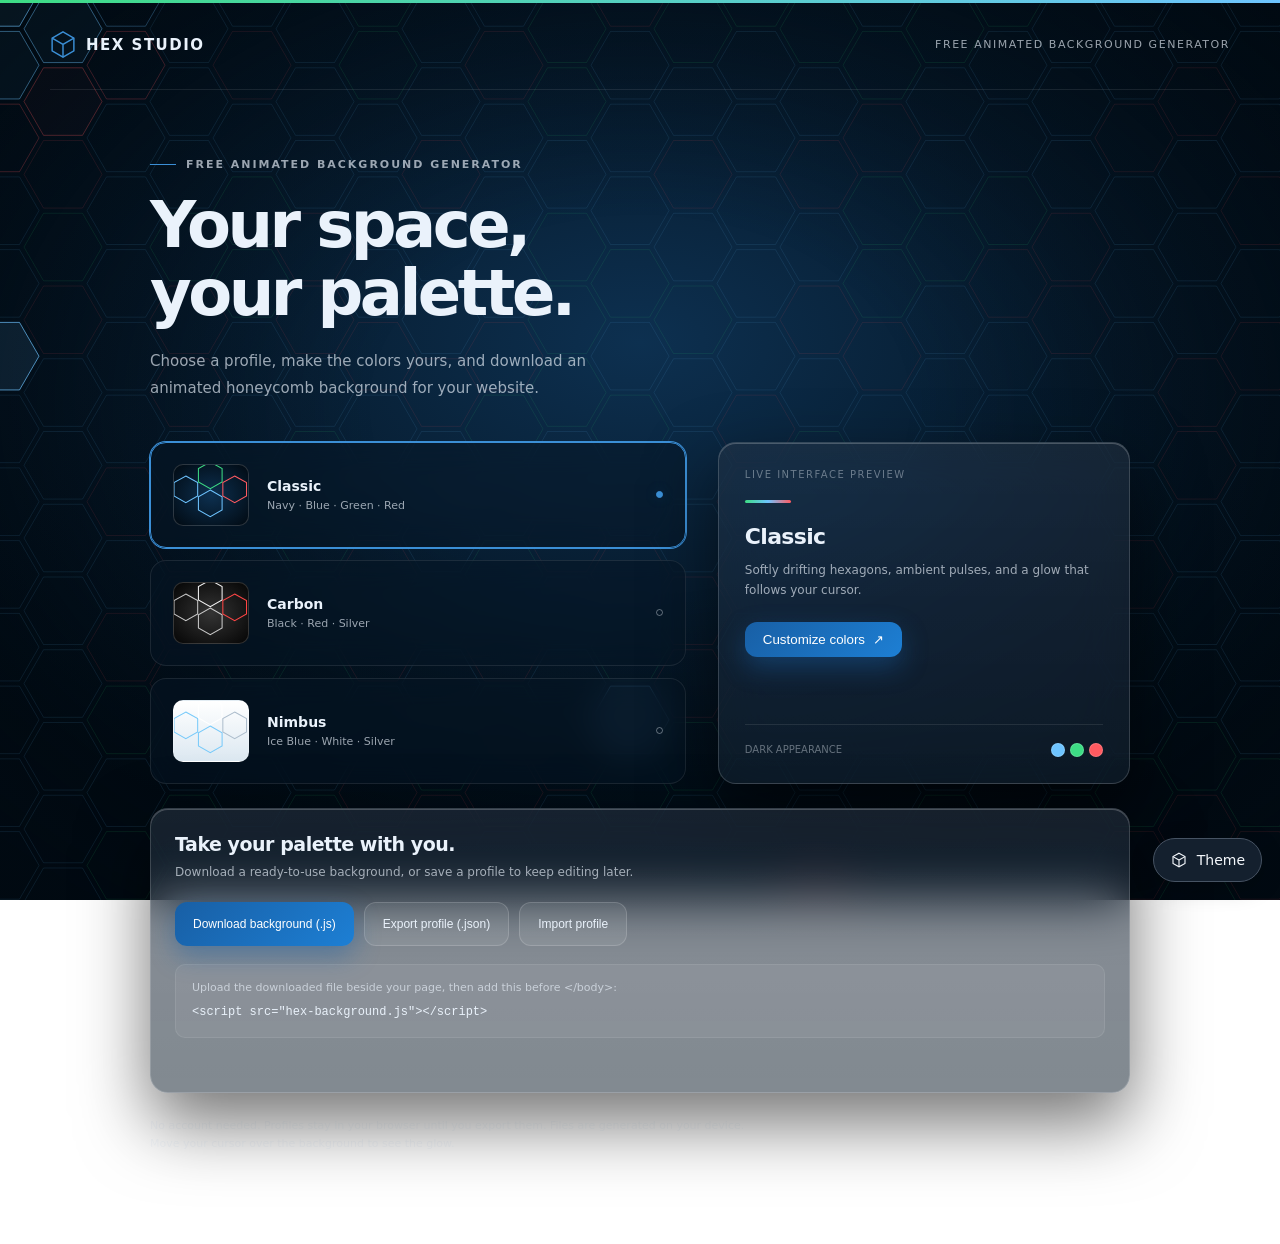
==== hex-studio/preview.html @ f7268405 "Add Hex Studio animated background generator" ====
<!doctype html>
<html lang="en">
<head>
<meta charset="utf-8"><meta name="viewport" content="width=device-width,initial-scale=1">
<meta name="color-scheme" content="dark light">
<title>Hex Studio · Free Animated Background Generator</title>
<meta name="description" content="Create an animated honeycomb background. Choose a color profile, customize your palette, and download a ready-to-use background for your website.">
<style>/* studio-background.css — Hex Studio honeycomb background surfaces. */

:root{
	--hex-blue:      #185FA5;
	--hex-blue-lt:   #3b8fd6;
	--hex-green:     #2e9e4f;
	--hex-red:       #d81f26;
	--hex-navy-deep: #02101d;
}

.hs-hexbg{
	position:fixed;
	inset:0;
	width:100%;
	height:100%;
	z-index:-1;
	pointer-events:none;
}

.hs-hexvig{
	position:fixed;
	inset:0;
	z-index:-1;
	pointer-events:none;
}

html.hs-hex{min-height:100%}
html.hs-hex body{background:transparent !important}

html.hs-hex-dark{
	background:radial-gradient(85% 75% at 50% 38%,#0d3050 0%,#061a2c 42%,#010a12 80%) fixed;
}
html.hs-hex-dark .hs-hexvig{
	background:radial-gradient(62% 62% at 50% 45%,transparent 22%,rgba(1,7,13,.9) 100%);
}

html.hs-hex-dark .hs-hexstripe{
	position:fixed;left:0;right:0;top:0;height:3px;z-index:1030;
	background:linear-gradient(90deg,var(--hex-green),var(--hex-blue),var(--hex-red));
	background-size:200% 100%;
	animation:hs-hex-slide 8s linear infinite;
}
@keyframes hs-hex-slide{to{background-position:200% 0}}

html.hs-hex-light{
	background:linear-gradient(180deg,#ffffff 0%,#eef3f8 55%,#e6edf5 100%) fixed;
}
html.hs-hex-light .hs-hexvig{
	background:radial-gradient(70% 70% at 50% 45%,transparent 40%,rgba(180,197,214,.35) 100%);
}

.hs-sheet{
	background:#fff;
	border-radius:16px;
	box-shadow:0 22px 60px rgba(0,0,0,.55);
	margin:16px auto 32px;
	padding:20px 22px 26px;
	width:calc(100% - 88px);
	max-width:1400px;
	min-height:55vh;
	overflow-x:auto;
}
html.hs-hex-light .hs-sheet{box-shadow:0 10px 30px rgba(70,95,125,.14);border:1px solid #dde5ee}

html.hs-hex-dark .navbar{
	margin:16px auto 0;
	width:calc(100% - 88px);
	max-width:1400px;
	border:0;
	border-radius:14px;
	box-shadow:0 14px 36px rgba(0,0,0,.5);
}

@media (max-width:900px){
	.hs-sheet{width:calc(100% - 32px)}
	html.hs-hex-dark .navbar{width:calc(100% - 32px)}
}
@media (max-width:576px){
	.hs-sheet{width:calc(100% - 16px);padding:12px 10px 18px;border-radius:12px;margin:10px auto 18px}
	html.hs-hex-dark .navbar{width:calc(100% - 16px);margin-top:8px}
}

@media print{
	.hs-hexbg,.hs-hexvig,.hs-hexstripe{display:none !important}
	html.hs-hex{background:#fff !important}
	.hs-sheet{box-shadow:none;margin:0;padding:0;width:auto;max-width:none}
}

/* studio-glass.css — Hex Studio panels, controls, and glass surfaces. */

body.hs-body *,body.hs-body *::before,body.hs-body *::after{box-sizing:border-box}
.hs-panel,.hs-panel *,.hs-side,.hs-side *,.hs-field,.hs-field *,
.hs-btn,.hs-input,.hs-select,.hs-kpi,.hs-kpi *,.hs-table,.hs-table *,
.hs-alert,.hs-page,.hs-narrow,.hs-narrow-sm{box-sizing:border-box}

body.hs-body{
	color-scheme:dark;
	margin:0;
	font-family:"Inter","Segoe UI",system-ui,-apple-system,Helvetica,Arial,sans-serif;
	color:var(--hs-text);
	-webkit-font-smoothing:antialiased;
	-moz-osx-font-smoothing:grayscale;
}

.hs-page a{color:var(--hs-blue-lt)}
.hs-page{padding:22px 26px 44px;max-width:1500px}
.hs-narrow{max-width:900px}
.hs-narrow-sm{max-width:640px}
.hs-page-head{display:flex;align-items:flex-end;justify-content:space-between;gap:16px;
	flex-wrap:wrap;margin-bottom:18px}
.hs-page-head .hs-sub{margin-bottom:0}
.hs-actions{display:flex;gap:8px;flex-wrap:wrap}

.hs-field > input[readonly]{background:rgba(255,255,255,.03);color:var(--hs-text-dim);cursor:default}
.hs-field > input[readonly]:focus{border-color:var(--hs-brd);box-shadow:none;background:rgba(255,255,255,.03)}
.hs-row{display:flex;gap:12px;align-items:center;flex-wrap:wrap}
.hs-row > .hs-field{flex:1;min-width:220px;margin-bottom:0}
.hs-stack > * + *{margin-top:14px}
.hs-empty{padding:34px 10px;text-align:center;color:var(--hs-text-faint);font-size:14px}
.hs-iconbtn{display:inline-grid;place-items:center;width:30px;height:30px;border-radius:8px;
	border:1px solid var(--hs-brd-soft);background:var(--hs-glass-2);color:var(--hs-text-dim);
	text-decoration:none;transition:.15s}
.hs-iconbtn:hover{background:var(--hs-glass-hi);color:var(--hs-text)}
.hs-iconbtn svg{width:16px;height:16px;stroke:currentColor;fill:none;stroke-width:1.8}
@media (max-width:900px){.hs-page{padding:16px 14px 34px}}

:root{

	--hs-blue:        #185FA5;
	--hs-blue-lt:     #3b8fd6;
	--hs-blue-glow:   rgba(59,143,214,.18);
	--hs-green:       #2e9e4f;
	--hs-green-lt:    #3ddc84;
	--hs-red:         #d81f26;
	--hs-red-lt:      #ff5a60;
	--hs-amber:       #e8a13a;

	--hs-glass:       rgba(255,255,255,.075);
	--hs-glass-2:     rgba(255,255,255,.05);

	--hs-tint:        rgba(6,22,38,.52);
	--hs-tint-2:      rgba(6,22,38,.40);
	--hs-glass-hi:    rgba(255,255,255,.12);
	--hs-brd:         rgba(255,255,255,.16);
	--hs-brd-soft:    rgba(255,255,255,.09);
	--hs-blur:        26px;

	--hs-text:        #eaf2fb;
	--hs-text-dim:    rgba(234,242,251,.66);
	--hs-text-faint:  rgba(234,242,251,.40);

	--hs-radius:      18px;
	--hs-radius-sm:   12px;
	--hs-shadow:      0 30px 70px rgba(0,0,0,.55);
	--hs-shadow-sm:   0 12px 30px rgba(0,0,0,.4);
	--hs-inset:       inset 0 1px 0 rgba(255,255,255,.22);

	--hs-side-open:   248px;
	--hs-side-rail:   68px;
	--hs-side-w:      var(--hs-side-open);
}

.hs-panel{
	position:relative;
	background-color:var(--hs-tint);
	background-image:linear-gradient(rgba(255,255,255,.075),rgba(255,255,255,.035));
	backdrop-filter:blur(var(--hs-blur)) saturate(150%);
	-webkit-backdrop-filter:blur(var(--hs-blur)) saturate(150%);
	border:1px solid var(--hs-brd);
	border-radius:var(--hs-radius);
	box-shadow:var(--hs-shadow), var(--hs-inset);
	color:var(--hs-text);
	padding:22px 24px;
}
.hs-panel-quiet{background-color:var(--hs-tint-2);box-shadow:var(--hs-shadow-sm)}
.hs-panel-tight{padding:14px 16px}
.hs-panel-rise{animation:hs-rise .55s cubic-bezier(.2,.8,.2,1) both}
@keyframes hs-rise{from{opacity:0;transform:translateY(18px) scale(.99)}to{opacity:1;transform:none}}

.hs-panel-hd{
	display:flex;align-items:center;justify-content:space-between;gap:12px;
	margin:-22px -24px 18px;padding:15px 24px;
	border-bottom:1px solid var(--hs-brd-soft);
	background:rgba(255,255,255,.04);
	border-radius:var(--hs-radius) var(--hs-radius) 0 0;
}
.hs-panel-hd h2,.hs-panel-hd h3{margin:0;font-size:15px;font-weight:600;letter-spacing:-.01em}

.hs-rule{height:3px;width:46px;border-radius:2px;
	background:linear-gradient(90deg,var(--hs-green),var(--hs-blue),var(--hs-red))}
.hs-rule-c{margin-left:auto;margin-right:auto}

.hs-title{margin:0 0 4px;font-size:19px;font-weight:600;letter-spacing:-.015em;color:var(--hs-text)}
.hs-sub{margin:0 0 20px;font-size:12.5px;letter-spacing:.08em;text-transform:uppercase;color:var(--hs-text-faint)}
.hs-muted{color:var(--hs-text-dim)}
.hs-faint{color:var(--hs-text-faint)}
.hs-link{color:var(--hs-blue-lt);text-decoration:none}
.hs-link:hover{text-decoration:underline}

.hs-btn{
	display:inline-flex;align-items:center;justify-content:center;gap:8px;
	padding:10px 18px;border:1px solid var(--hs-brd);border-radius:var(--hs-radius-sm);
	background:var(--hs-glass);color:var(--hs-text);
	font:600 14px/1 inherit;cursor:pointer;transition:.18s;text-decoration:none;
	white-space:nowrap;
}
.hs-btn svg{width:16px;height:16px;flex:0 0 16px;stroke:currentColor;fill:none;stroke-width:1.8}
.hs-btn:hover{background:var(--hs-glass-hi);transform:translateY(-1px)}
.hs-btn:active{transform:translateY(0)}
.hs-btn:focus-visible{outline:2px solid var(--hs-blue-lt);outline-offset:2px}

.hs-btn-primary{
	border:0;color:#fff;
	background:linear-gradient(135deg,var(--hs-blue),#1d7fd4);
	box-shadow:0 10px 26px rgba(24,95,165,.45);
	position:relative;overflow:hidden;
}
.hs-btn-primary:hover{box-shadow:0 14px 32px rgba(24,95,165,.6)}

.hs-btn-sheen::after{
	content:"";position:absolute;top:0;left:-120%;width:60%;height:100%;
	background:linear-gradient(90deg,transparent,rgba(255,255,255,.28),transparent);
	animation:hs-sheen 4.5s ease-in-out infinite;
}
@keyframes hs-sheen{0%,72%{left:-120%}100%{left:180%}}

.hs-btn-ghost{background:transparent;border-color:var(--hs-brd-soft);color:var(--hs-text-dim)}
.hs-btn-ghost:hover{color:var(--hs-text);background:var(--hs-glass-2)}
.hs-btn-danger{border:0;background:linear-gradient(135deg,#b81d24,#e0353c);color:#fff}
.hs-btn-sm{padding:7px 13px;font-size:13px;border-radius:9px}
.hs-btn-block{width:100%}

.hs-field{position:relative;margin-bottom:14px}
.hs-field > input,.hs-field > select{
	width:100%;padding:22px 14px 9px;border-radius:var(--hs-radius-sm);
	font:400 15px inherit;color:var(--hs-text);
	background:rgba(255,255,255,.06);border:1px solid var(--hs-brd);
	outline:none;transition:.2s;
}
.hs-field > label{
	position:absolute;left:15px;top:15px;font-size:14px;color:var(--hs-text-dim);
	pointer-events:none;transition:.18s cubic-bezier(.2,.8,.2,1);
}
.hs-field > input:focus,.hs-field > select:focus{
	border-color:var(--hs-blue-lt);background:rgba(255,255,255,.1);
	box-shadow:0 0 0 4px var(--hs-blue-glow);
}
.hs-field > input:focus + label,
.hs-field > input:not(:placeholder-shown) + label,
.hs-field > select:focus + label,
.hs-field > select:valid + label{
	top:7px;font-size:10.5px;letter-spacing:.06em;text-transform:uppercase;color:var(--hs-text-dim);
}
.hs-field > input:focus + label,.hs-field > select:focus + label{color:var(--hs-blue-lt)}
.hs-field > input:-webkit-autofill,.hs-field > input:-webkit-autofill:focus{
	-webkit-text-fill-color:var(--hs-text);
	-webkit-box-shadow:0 0 0 1000px rgba(20,45,70,.95) inset;
	transition:background-color 9999s ease-in-out 0s;
}

.hs-input,.hs-select{
	padding:9px 12px;border-radius:10px;font:400 14px inherit;color:var(--hs-text);
	background:rgba(255,255,255,.06);border:1px solid var(--hs-brd);outline:none;transition:.18s;
}
.hs-input:focus,.hs-select:focus{border-color:var(--hs-blue-lt);box-shadow:0 0 0 4px var(--hs-blue-glow)}
.hs-select option{background:#0c2438;color:var(--hs-text)}
.hs-label{display:block;font-size:11px;letter-spacing:.06em;text-transform:uppercase;
	color:var(--hs-text-faint);margin-bottom:5px}
.hs-bar{display:flex;gap:10px;align-items:flex-end;flex-wrap:wrap;margin-bottom:18px}

.hs-check{display:inline-flex;align-items:center;gap:8px;color:var(--hs-text-dim);
	font-size:13px;cursor:pointer;user-select:none}
.hs-check input{appearance:none;-webkit-appearance:none;width:16px;height:16px;border-radius:5px;
	border:1px solid rgba(255,255,255,.3);background:rgba(255,255,255,.06);cursor:pointer;transition:.15s}
.hs-check input:checked{background:var(--hs-blue);border-color:var(--hs-blue)}
.hs-check input:checked::after{content:"";display:block;width:4px;height:8px;margin:1px auto 0;
	border:solid #fff;border-width:0 2px 2px 0;transform:rotate(42deg)}

.hs-table{width:100%;border-collapse:separate;border-spacing:0;font-size:14px;color:var(--hs-text)}
.hs-table th{
	padding:11px 10px;text-align:center;font-weight:600;font-size:12px;
	letter-spacing:.05em;text-transform:uppercase;color:var(--hs-text-dim);
	background:rgba(255,255,255,.06);border-bottom:1px solid var(--hs-brd);
	position:sticky;top:0;backdrop-filter:blur(12px);z-index:2;
}
.hs-table th:first-child{border-top-left-radius:10px}
.hs-table th:last-child{border-top-right-radius:10px}
.hs-table td{padding:10px;text-align:center;border-bottom:1px solid var(--hs-brd-soft)}
.hs-table tbody tr{transition:background .12s}
.hs-table tbody tr:nth-child(even){background:rgba(255,255,255,.025)}
.hs-table tbody tr:hover{background:rgba(59,143,214,.14)}
.hs-table-wrap{overflow:auto;border-radius:10px;border:1px solid var(--hs-brd-soft)}
.hs-table a{color:var(--hs-blue-lt);text-decoration:none}
.hs-table a:hover{text-decoration:underline}

.hs-pill{display:inline-block;padding:3px 11px;border-radius:999px;font-size:12px;font-weight:600;
	border:1px solid transparent}
.hs-pill-ok{background:rgba(61,220,132,.14);color:#7ff0b0;border-color:rgba(61,220,132,.35)}
.hs-pill-warn{background:rgba(232,161,58,.14);color:#f5c67e;border-color:rgba(232,161,58,.35)}
.hs-pill-bad{background:rgba(255,90,96,.14);color:#ff9a9e;border-color:rgba(255,90,96,.38)}
.hs-pill-info{background:rgba(59,143,214,.16);color:#9fd0ff;border-color:rgba(59,143,214,.4)}

.hs-alert{padding:11px 14px;border-radius:var(--hs-radius-sm);font-size:13.5px;line-height:1.45;
	margin-bottom:16px;border:1px solid transparent}
.hs-alert-err{background:rgba(216,31,38,.14);border-color:rgba(216,31,38,.4);color:#ff9a9e;
	animation:hs-shake .45s cubic-bezier(.36,.07,.19,.97) both}
.hs-alert-ok{background:rgba(46,158,79,.14);border-color:rgba(46,158,79,.4);color:#8ce8ac}
.hs-alert-info{background:rgba(24,95,165,.16);border-color:rgba(59,143,214,.4);color:#a9d4ff}
@keyframes hs-shake{10%,90%{transform:translateX(-2px)}30%,70%{transform:translateX(4px)}50%{transform:translateX(-4px)}}

.hs-kpis{display:flex;gap:14px;flex-wrap:wrap;margin-bottom:20px}
.hs-kpi{
	flex:1;min-width:150px;padding:14px 16px;border-radius:var(--hs-radius-sm);
	background-color:var(--hs-tint-2);
	background-image:linear-gradient(rgba(255,255,255,.06),rgba(255,255,255,.02));
	border:1px solid var(--hs-brd-soft);
	backdrop-filter:blur(14px);-webkit-backdrop-filter:blur(14px);
}
.hs-kpi small{display:block;font-size:11px;letter-spacing:.07em;text-transform:uppercase;
	color:var(--hs-text-faint);margin-bottom:4px}
.hs-kpi b{display:block;font-size:26px;font-weight:600;line-height:1.1;color:var(--hs-text)}
.hs-kpi-accent{border-left:3px solid var(--hs-blue-lt)}

.hs-side{
	position:fixed;left:0;top:0;bottom:0;width:var(--hs-side-w);z-index:1040;
	display:flex;flex-direction:column;
	margin:12px 0 12px 12px;border-radius:var(--hs-radius);
	background-color:var(--hs-tint);
	background-image:linear-gradient(rgba(255,255,255,.075),rgba(255,255,255,.03));
	backdrop-filter:blur(var(--hs-blur)) saturate(150%);
	-webkit-backdrop-filter:blur(var(--hs-blur)) saturate(150%);
	border:1px solid var(--hs-brd);
	box-shadow:var(--hs-shadow), var(--hs-inset);
	transition:width .22s cubic-bezier(.2,.8,.2,1), transform .22s cubic-bezier(.2,.8,.2,1);
	overflow:hidden;
}

body.hs-has-side{padding-left:calc(var(--hs-side-w) + 24px);transition:padding-left .22s cubic-bezier(.2,.8,.2,1)}
html.hs-side-collapsed{--hs-side-w:var(--hs-side-rail)}

.hs-side-brand{
	display:flex;align-items:center;gap:10px;padding:16px 14px 14px;
	border-bottom:1px solid var(--hs-brd-soft);min-height:66px;
}
.hs-side-brand img{width:38px;height:38px;object-fit:contain;background:#fff;border-radius:10px;padding:4px;flex:0 0 auto}
.hs-side-brand .hs-side-name{font-weight:700;font-size:15px;letter-spacing:-.01em;color:var(--hs-text);white-space:nowrap}
.hs-side-brand .hs-side-name small{display:block;font-weight:400;font-size:9.5px;letter-spacing:.14em;
	color:var(--hs-text-faint)}

.hs-side-nav{flex:1;overflow-y:auto;overflow-x:hidden;padding:10px 8px}
.hs-side-nav::-webkit-scrollbar{width:6px}
.hs-side-nav::-webkit-scrollbar-thumb{background:rgba(255,255,255,.14);border-radius:3px}

.hs-side-sec{font-size:10px;letter-spacing:.12em;text-transform:uppercase;color:var(--hs-text-faint);
	padding:14px 12px 6px;white-space:nowrap}

.hs-side-item{
	position:relative;display:flex;align-items:center;gap:12px;
	padding:10px 12px;margin-bottom:2px;border-radius:10px;
	color:var(--hs-text-dim);text-decoration:none;font-size:14px;white-space:nowrap;
	transition:background .15s,color .15s;
}
.hs-side-item svg{width:20px;height:20px;flex:0 0 20px;stroke:currentColor;fill:none;stroke-width:1.7}
.hs-side-item:hover{background:var(--hs-glass-hi);color:var(--hs-text)}
.hs-side-item.is-active{background:rgba(59,143,214,.20);color:#fff}
.hs-side-item.is-active::before{
	content:"";position:absolute;left:-8px;top:50%;transform:translateY(-50%);
	width:3px;height:22px;border-radius:0 3px 3px 0;background:var(--hs-blue-lt);
}

.hs-side-foot{border-top:1px solid var(--hs-brd-soft);padding:10px 8px 12px}
.hs-side-user{display:flex;align-items:center;gap:10px;padding:8px 12px 10px;white-space:nowrap}
.hs-side-avatar{
	width:32px;height:32px;flex:0 0 32px;border-radius:9px;display:grid;place-items:center;
	background:linear-gradient(135deg,var(--hs-blue),#1d7fd4);color:#fff;font-weight:700;font-size:13px;
}
.hs-side-user .who{overflow:hidden}
.hs-side-user .who b{display:block;font-size:13.5px;font-weight:600;color:var(--hs-text);
	overflow:hidden;text-overflow:ellipsis}
.hs-side-user .who small{display:block;font-size:11px;color:var(--hs-text-faint);
	overflow:hidden;text-overflow:ellipsis}

.hs-side-toggle{
	display:flex;align-items:center;gap:12px;width:100%;
	padding:9px 12px;border:0;border-radius:10px;cursor:pointer;
	background:transparent;color:var(--hs-text-faint);font:400 13px inherit;text-align:left;
}
.hs-side-toggle:hover{background:var(--hs-glass-2);color:var(--hs-text)}
.hs-side-toggle svg{width:20px;height:20px;flex:0 0 20px;stroke:currentColor;fill:none;stroke-width:1.7;
	transition:transform .22s}
html.hs-side-collapsed .hs-side-toggle svg{transform:rotate(180deg)}

html.hs-side-collapsed .hs-side-name,
html.hs-side-collapsed .hs-side-item span,
html.hs-side-collapsed .hs-side-sec,
html.hs-side-collapsed .hs-side-user .who,
html.hs-side-collapsed .hs-side-toggle span{
	opacity:0;width:0;overflow:hidden;pointer-events:none;
}
html.hs-side-collapsed .hs-side-item,
html.hs-side-collapsed .hs-side-toggle{justify-content:center;padding-left:0;padding-right:0}
html.hs-side-collapsed .hs-side-brand{justify-content:center;padding-left:0;padding-right:0}
html.hs-side-collapsed .hs-side-user{justify-content:center;padding-left:0;padding-right:0}

html.hs-side-collapsed .hs-side-item::after{
	content:attr(data-label);
	position:absolute;left:calc(100% + 14px);top:50%;transform:translateY(-50%) scale(.96);
	padding:6px 11px;border-radius:8px;white-space:nowrap;font-size:12.5px;
	background:rgba(8,24,40,.96);border:1px solid var(--hs-brd);color:var(--hs-text);
	box-shadow:var(--hs-shadow-sm);opacity:0;pointer-events:none;transition:.14s;z-index:5;
}
html.hs-side-collapsed .hs-side-item:hover::after{opacity:1;transform:translateY(-50%) scale(1)}

.hs-side-scrim{
	position:fixed;inset:0;z-index:1035;background:rgba(1,8,15,.6);
	backdrop-filter:blur(2px);opacity:0;pointer-events:none;transition:opacity .2s;
}
.hs-side-burger{
	display:none;position:fixed;left:12px;top:12px;z-index:1045;
	width:44px;height:44px;align-items:center;justify-content:center;
	border-radius:12px;border:1px solid var(--hs-brd);background:var(--hs-glass);
	backdrop-filter:blur(var(--hs-blur));color:var(--hs-text);cursor:pointer;
	box-shadow:var(--hs-shadow-sm);
}
.hs-side-burger{transition:opacity .18s}
.hs-side-burger svg{width:22px;height:22px;stroke:currentColor;fill:none;stroke-width:1.8}

@media (max-width:900px){
	.hs-side{transform:translateX(calc(-100% - 16px));--hs-side-w:var(--hs-side-open)}
	html.hs-side-open .hs-side{transform:none}
	html.hs-side-open .hs-side-scrim{opacity:1;pointer-events:auto}
	body.hs-has-side{padding-left:0;padding-top:68px}
	.hs-side-burger{display:flex}
	html.hs-side-open .hs-side-burger{opacity:0;pointer-events:none}

	html.hs-side-collapsed .hs-side-name,
	html.hs-side-collapsed .hs-side-item span,
	html.hs-side-collapsed .hs-side-sec,
	html.hs-side-collapsed .hs-side-user .who,
	html.hs-side-collapsed .hs-side-toggle span{opacity:1;width:auto;pointer-events:auto}
	html.hs-side-collapsed .hs-side-item,
	html.hs-side-collapsed .hs-side-toggle,
	html.hs-side-collapsed .hs-side-brand,
	html.hs-side-collapsed .hs-side-user{justify-content:flex-start;padding-left:12px;padding-right:12px}
	html.hs-side-collapsed .hs-side-item::after{display:none}
	.hs-panel{padding:16px 15px}
	.hs-panel-hd{margin:-16px -15px 14px;padding:13px 15px}
}

@media (prefers-reduced-motion:reduce){
	.hs-side,body.hs-has-side,.hs-panel-rise,.hs-btn,.hs-btn-sheen::after{
		transition:none !important;animation:none !important;
	}
}

@media print{
	.hs-side,.hs-side-scrim,.hs-side-burger{display:none !important}
	body.hs-has-side{padding-left:0 !important;padding-top:0 !important}
	.hs-panel{background:#fff;color:#000;box-shadow:none;border:1px solid #ccc;backdrop-filter:none}
	.hs-table,.hs-table td,.hs-table th{color:#000}
}

.hs-table td.hs-num,.hs-table th.hs-num{font-variant-numeric:tabular-nums;text-align:right}
.hs-table td.hs-num .hs-unit{color:var(--hs-text-faint);font-size:11px;margin-left:2px}

.hs-table tbody tr.hs-row-bad{background:rgba(255,90,96,.07);box-shadow:inset 3px 0 0 var(--hs-red-lt)}
.hs-table tbody tr.hs-row-warn{background:rgba(232,161,58,.07);box-shadow:inset 3px 0 0 var(--hs-amber)}
.hs-table tbody tr.hs-row-bad:hover{background:rgba(255,90,96,.13)}
.hs-table tbody tr.hs-row-warn:hover{background:rgba(232,161,58,.13)}

.hs-ico{display:inline-grid;place-items:center;width:30px;height:30px;border-radius:8px;
	border:1px solid var(--hs-brd-soft);background:var(--hs-glass-2);color:var(--hs-text-dim);
	text-decoration:none;transition:.15s;vertical-align:middle}
.hs-ico:hover{background:var(--hs-glass-hi);color:var(--hs-text);transform:translateY(-1px)}
.hs-ico svg{width:16px;height:16px;stroke:currentColor;fill:none;stroke-width:1.7}
.hs-ico-blue:hover{border-color:rgba(59,143,214,.6);color:#9fd0ff}
.hs-ico-green:hover{border-color:rgba(61,220,132,.55);color:#7ff0b0}
.hs-ico-red{border-color:rgba(255,90,96,.45);color:#ff9a9e;background:rgba(255,90,96,.12)}
.hs-ico-red:hover{background:rgba(255,90,96,.22);color:#ffc2c5}
.hs-ico-off{opacity:.28;pointer-events:none}
.hs-icos{display:flex;gap:6px;justify-content:center;align-items:center}

.hs-chip{display:inline-block;white-space:nowrap;padding:3px 10px;border-radius:8px;font-size:12.5px;
	background:var(--hs-glass-2);border:1px solid var(--hs-brd-soft);color:var(--hs-text-dim)}
.hs-joblink{font-weight:600;text-decoration:none}
.hs-joblink:hover{text-decoration:underline}

.hs-alarm{display:inline-flex;align-items:center;gap:6px;font-weight:600;font-size:12.5px}
.hs-alarm-0{color:var(--hs-text-faint);font-weight:400}
.hs-alarm-some{color:#f5c67e}
.hs-alarm-many{color:#ff9a9e}
.hs-dot{width:7px;height:7px;border-radius:50%;display:inline-block;background:currentColor;
	box-shadow:0 0 8px currentColor}

.hs-kpi-good{border-left:3px solid var(--hs-green-lt)}
.hs-kpi-warn{border-left:3px solid var(--hs-amber)}
.hs-kpi-bad{border-left:3px solid var(--hs-red-lt)}
.hs-kpi b .hs-unit{font-size:13px;font-weight:400;color:var(--hs-text-faint);margin-left:4px}
.hs-kpi-sub{display:block;margin-top:3px;font-size:11.5px;color:var(--hs-text-faint)}

.hs-meter{height:5px;border-radius:3px;background:rgba(255,255,255,.09);overflow:hidden;margin-top:8px}
.hs-meter > span{display:block;height:100%;border-radius:3px;
	background:linear-gradient(90deg,var(--hs-green),var(--hs-green-lt))}
.hs-meter-warn > span{background:linear-gradient(90deg,#c8871f,var(--hs-amber))}
.hs-meter-bad > span{background:linear-gradient(90deg,#a3181e,var(--hs-red-lt))}

.hs-gal{display:inline-flex;flex-direction:column;align-items:flex-end;line-height:1.15}
.hs-gal b{font-size:14.5px;font-weight:600}
.hs-gal small{font-size:11px;color:var(--hs-text-faint);margin-top:2px;white-space:nowrap}

.hs-pill .hs-dot{width:6px;height:6px;margin-right:1px;vertical-align:middle}

.hs-notepop{
	position:absolute;z-index:1100;width:330px;padding:14px;
	border-radius:var(--hs-radius-sm);
	background-color:rgba(8,26,44,.94);
	background-image:linear-gradient(rgba(255,255,255,.06),rgba(255,255,255,.02));
	backdrop-filter:blur(18px);-webkit-backdrop-filter:blur(18px);
	border:1px solid var(--hs-brd);box-shadow:var(--hs-shadow);
}
.hs-notepop[hidden]{display:none}
.hs-notepop-hd{display:flex;justify-content:space-between;align-items:baseline;
	font-size:11px;letter-spacing:.07em;text-transform:uppercase;
	color:var(--hs-text-faint);margin-bottom:8px}
.hs-notepop textarea{
	width:100%;padding:10px 12px;border-radius:10px;resize:vertical;
	font:400 13.5px/1.5 inherit;color:var(--hs-text);
	background:rgba(255,255,255,.06);border:1px solid var(--hs-brd);outline:none;
}
.hs-notepop textarea:focus{border-color:var(--hs-blue-lt);box-shadow:0 0 0 4px var(--hs-blue-glow)}
.hs-notepop-ft{display:flex;justify-content:flex-end;gap:8px;margin-top:10px}
button.hs-ico{font:inherit}

.hs-chartnav{display:flex;flex-wrap:wrap;gap:8px;margin:-4px 0 18px}
.hs-chartnav .chart-btn{background:var(--hs-glass-2);border-color:var(--hs-brd-soft);
	color:var(--hs-text-dim);font-weight:500}
.hs-chartnav .chart-btn:hover{color:var(--hs-text);background:var(--hs-glass-hi)}
.hs-chartnav .chart-btn.hs-btn-primary{color:#fff;font-weight:600;border:0}
.hs-chartbox{
	position:relative;padding:14px 12px 6px;border-radius:var(--hs-radius-sm);
	background:rgba(2,12,22,.42);border:1px solid var(--hs-brd-soft);
	min-height:320px;
}
.hs-chartbox canvas{display:block}

.hs-table tbody tr.hs-band > td{
	background:rgba(255,255,255,.07);
	border-top:1px solid var(--hs-brd);
	border-bottom:1px solid var(--hs-brd-soft);
	text-align:left;padding:9px 12px;font-size:13px;letter-spacing:.01em;
}
.hs-table tbody tr.hs-band:hover > td{background:rgba(255,255,255,.07)}
.hs-band-n{float:right;font-size:11.5px;color:var(--hs-text-faint);font-weight:400}

.ds-ok{color:#7ff0b0;font-weight:600}
.ds-warn{color:#f5c67e;font-weight:600}
.ds-bad{color:#ff9a9e;font-weight:600}

.hs-table td.ds-cold{color:#ff9a9e;font-weight:600;background:rgba(255,90,96,.10)}

.ds-head{display:grid;grid-template-columns:minmax(0,1fr) auto minmax(0,1fr);
	align-items:center;gap:18px;margin:2px 0 24px;width:100%;min-width:0}

.hs-panel-hd.ds-head-bar{display:block;padding-top:18px;padding-bottom:18px}
.ds-head-bar > .ds-head{margin:0}
.ds-head-r{justify-self:end;text-align:right}
.ds-head .hs-input{min-width:196px;max-width:100%}
.ds-head .hs-select{width:100%;min-width:0;max-width:340px;
	text-overflow:ellipsis;white-space:nowrap;overflow:hidden}
.ds-head-l,.ds-head-r{min-width:0}
.ds-head-c{text-align:center;line-height:1.05;padding:0 8px}

.ds-range{display:inline-flex;align-items:center;gap:8px}
.ds-range .hs-input{min-width:150px}
.ds-day-sm{font-size:27px;white-space:normal;line-height:1.15}

.ds-eyebrow{display:block;font-size:11px;font-weight:600;letter-spacing:.28em;
	text-transform:uppercase;color:var(--hs-text-faint)}
.ds-day{display:block;margin:9px 0 0;font-size:40px;font-weight:700;letter-spacing:-.02em;
	white-space:nowrap;color:var(--hs-text)}

@supports ((-webkit-background-clip:text) or (background-clip:text)){
	.ds-day{background:linear-gradient(180deg,#ffffff 12%,#8fc6f4 96%);
		-webkit-background-clip:text;background-clip:text;
		color:transparent;-webkit-text-fill-color:transparent;
		filter:drop-shadow(0 6px 18px rgba(59,143,214,.35))}
}
.ds-scope{display:block;margin-top:9px;font-size:12px;letter-spacing:.14em;
	text-transform:uppercase;color:var(--hs-text-dim)}
.ds-scope b{color:var(--hs-text);font-weight:600}

@media (max-width:900px){
	.ds-head{grid-template-columns:1fr;gap:12px}
	.ds-head-c{order:-1;padding:0}
	.ds-head-r{justify-self:stretch;text-align:left}
	.ds-day{font-size:32px}
}

.hs-inputgroup{display:inline-flex;align-items:stretch}
.hs-inputgroup > .hs-btn{border-top-right-radius:0;border-bottom-right-radius:0;padding-left:11px;padding-right:11px}
.hs-inputgroup > .hs-input{border-top-left-radius:0;border-bottom-left-radius:0;border-left:0}

.hs-chip{white-space:nowrap}
a.hs-chip-link{text-decoration:none;color:var(--hs-text-dim);transition:.15s}
a.hs-chip-link:hover{color:var(--hs-text);background:var(--hs-glass-hi);border-color:var(--hs-brd)}

.tw-co{display:inline-flex;align-items:center;gap:7px;white-space:nowrap}
.tw-co::before{content:"";width:8px;height:8px;border-radius:2px;flex:0 0 8px;
	background:var(--hs-text-faint)}
.tw-co-0::before{background:#6ec4ff}
.tw-co-1::before{background:#3ddc84}
.tw-co-2::before{background:#f5c67e}
.tw-co-x::before{background:rgba(234,242,251,.30)}
button.tw-eval-btn{font:inherit;font-size:12px;font-weight:600}

.us-grid{display:grid;grid-template-columns:repeat(auto-fit,minmax(420px,1fr));gap:18px;align-items:start}

.us-pills{display:flex;flex-wrap:wrap;gap:7px;align-items:center;margin:-6px 0 16px}
.us-pill{display:inline-flex;align-items:center;gap:7px;padding:5px 12px;border-radius:999px;
	border:1px solid var(--hs-brd-soft);background:var(--hs-glass-2);color:var(--hs-text-dim);
	font:500 12.5px inherit;cursor:pointer;transition:.15s}
.us-pill:hover{background:var(--hs-glass-hi);color:var(--hs-text)}
.us-pill.is-on{background:rgba(59,143,214,.22);border-color:rgba(59,143,214,.5);color:#fff}
.us-pill i{width:8px;height:8px;border-radius:50%;display:inline-block}

.us-reps{display:flex;flex-direction:column;gap:3px;align-items:center}
.us-rep{display:inline-flex;align-items:center;gap:6px;font-size:12.5px;color:var(--hs-text-dim);white-space:nowrap}
.us-rep i{width:8px;height:8px;border-radius:50%;display:inline-block}
.us-rep-tech{font-size:11.5px;color:var(--hs-text-faint)}

.hs-table tbody tr.us-inactive td{opacity:.55}
a.us-sort{color:inherit;text-decoration:none}
a.us-sort:hover{color:var(--hs-blue-lt)}

.us-toggles{display:flex;flex-wrap:wrap;gap:8px}

.us-toggle-grp{margin:0 0 8px}
.us-toggle-grp + .us-toggle-grp{margin-top:18px}
.us-toggle-lbl{font:600 10.5px/1 inherit;letter-spacing:.09em;text-transform:uppercase;
	color:var(--hs-text-faint);margin:0 0 8px}
.us-toggle{display:inline-flex;align-items:center;gap:8px;padding:8px 14px;border-radius:10px;
	border:1px solid var(--hs-brd-soft);background:var(--hs-glass-2);color:var(--hs-text-dim);
	font:500 13px inherit;cursor:pointer;transition:.15s}
.us-toggle:hover{background:var(--hs-glass-hi);color:var(--hs-text)}
.us-toggle i{width:9px;height:9px;border-radius:50%;background:rgba(255,255,255,.22);transition:.15s}
.us-toggle.is-on{background:rgba(61,220,132,.16);border-color:rgba(61,220,132,.45);color:#bff5d5}
.us-toggle.is-on i{background:var(--hs-green-lt);box-shadow:0 0 8px var(--hs-green-lt)}

.us-toggle.is-na{opacity:.42;cursor:not-allowed;border-style:dashed}
.us-toggle.is-na:hover{background:var(--hs-glass-2);color:var(--hs-text-dim)}
.us-na-tag{font:500 10px/1 inherit;letter-spacing:.05em;text-transform:uppercase;
	padding:3px 6px;border-radius:5px;background:rgba(255,255,255,.07);color:var(--hs-text-faint)}

.us-toast{position:fixed;right:22px;bottom:22px;z-index:1200;padding:11px 16px;border-radius:12px;
	background:rgba(6,22,38,.95);border:1px solid rgba(61,220,132,.45);color:#bff5d5;
	font-size:13px;box-shadow:var(--hs-shadow);backdrop-filter:blur(14px)}
.us-toast.is-bad{border-color:rgba(255,90,96,.5);color:#ff9a9e}
.us-toast[hidden]{display:none}

.hs-field > textarea{
	width:100%;padding:24px 14px 9px;border-radius:var(--hs-radius-sm);
	font:400 15px inherit;color:var(--hs-text);resize:vertical;min-height:52px;
	background:rgba(255,255,255,.06);border:1px solid var(--hs-brd);
	outline:none;transition:border-color .2s, background .2s, box-shadow .2s;
}
.hs-field > textarea:focus{
	border-color:var(--hs-blue-lt);background:rgba(255,255,255,.1);
	box-shadow:0 0 0 4px var(--hs-blue-glow);
}
.hs-field > textarea:focus + label,
.hs-field > textarea:not(:placeholder-shown) + label{
	top:7px;font-size:10.5px;letter-spacing:.06em;text-transform:uppercase;color:var(--hs-text-dim);
}
.hs-field > textarea:focus + label{color:var(--hs-blue-lt)}

#atTable tr.at-row:hover td{background:rgba(255,255,255,.04)}

#callFields[disabled] input,#callFields[disabled] select,#callFields[disabled] textarea{
	background:rgba(255,255,255,.03);border-color:var(--hs-brd-soft);
	color:var(--hs-text-dim);cursor:default;opacity:1;-webkit-text-fill-color:var(--hs-text-dim);
}
#callFields[disabled] textarea{resize:none}

[hidden]{display:none !important}

.hs-panel-hd.ca-sec{
	margin:24px -24px 18px;
	border-top:1px solid var(--hs-brd-soft);
	border-radius:0;
}
@media (max-width:900px){
	.hs-panel-hd.ca-sec{margin:20px -15px 14px}
}

#callForm .hs-row{margin-bottom:14px;align-items:flex-end}
#callForm .hs-row > div{flex:1;min-width:200px}
#callForm .hs-row .hs-select{width:100%}

.tw-user{font-size:11.5px;color:var(--hs-text-dim);margin-top:3px;padding-left:15px;white-space:nowrap}
.tw-user .tw-uid{color:var(--hs-text-faint)}

.ca-photos{margin-left:4px;font-size:11px;color:var(--hs-text-dim);border-color:var(--hs-brd-soft)}
.ca-drop{
	border:1.5px dashed var(--hs-brd-soft);border-radius:12px;padding:14px;
	transition:border-color .2s, background .2s;
}
.ca-drop.is-over{border-color:var(--hs-blue-lt);background:rgba(255,255,255,.06)}
.ca-drop > input[type=file]{position:absolute;width:1px;height:1px;opacity:0;overflow:hidden}
.ca-drop-lbl{display:flex;align-items:center;gap:14px;flex-wrap:wrap;cursor:pointer}
.ca-drop-lbl .hs-btn{pointer-events:none}
#callFields[disabled] .ca-drop{opacity:.45}
#callFields[disabled] .ca-drop-lbl{cursor:default}
.ca-picked{display:flex;flex-wrap:wrap;gap:10px;align-items:flex-start}
.ca-picked:not(:empty){margin-top:12px}
.ca-pick{position:relative;width:96px;height:96px;border-radius:10px;overflow:hidden;
	background:rgba(255,255,255,.05);border:1px solid var(--hs-brd-soft)}
.ca-pick img{width:100%;height:100%;object-fit:cover;display:block}
.ca-pick-file{display:block;padding:10px 8px;font-size:11px;word-break:break-all;color:var(--hs-text-dim)}
.ca-pick-x{position:absolute;top:4px;right:4px;width:22px;height:22px;border-radius:50%;border:0;
	background:rgba(0,0,0,.6);color:#fff;font-size:15px;line-height:22px;cursor:pointer;padding:0}
.ca-pick-x:hover{background:rgba(200,40,40,.85)}
.ca-pick-n{flex-basis:100%;font-size:12px}
.ca-gallery{display:grid;grid-template-columns:repeat(auto-fill,minmax(150px,1fr));gap:12px}
.ca-thumb{display:block;border-radius:10px;overflow:hidden;background:rgba(255,255,255,.04);
	border:1px solid var(--hs-brd-soft);text-decoration:none;color:inherit;transition:transform .15s, box-shadow .15s}
.ca-thumb:hover{transform:translateY(-2px);box-shadow:var(--hs-shadow-sm);border-color:var(--hs-blue-lt)}
.ca-thumb img{width:100%;aspect-ratio:4/3;object-fit:cover;display:block;background:#0b1220}
.ca-thumb-file{display:flex;flex-direction:column;align-items:center;justify-content:center;gap:6px;
	aspect-ratio:4/3;color:var(--hs-text-dim);font-size:11px;padding:8px;text-align:center;word-break:break-all}
.ca-thumb-file svg{width:28px;height:28px;stroke:currentColor;fill:none;stroke-width:1.6}
.ca-thumb-cap{display:block;padding:6px 8px;font-size:11px;color:var(--hs-text-faint);
	white-space:nowrap;overflow:hidden;text-overflow:ellipsis}

.dv-timeline{list-style:none;margin:0;padding:6px 0 4px;position:relative}
.dv-timeline::before{content:"";position:absolute;left:118px;top:0;bottom:0;width:2px;
	background:var(--hs-brd-soft);border-radius:2px}
.dv-ev{display:grid;grid-template-columns:104px 30px 1fr;align-items:start;gap:0;padding:7px 0;
	font-size:13.5px;position:relative}
.dv-ev-dt{text-align:right;color:var(--hs-text-faint);font-size:12px;padding-top:2px;
	font-variant-numeric:tabular-nums}
.dv-ev-dot{width:10px;height:10px;border-radius:50%;margin:5px 0 0 10px;background:var(--hs-green);
	box-shadow:0 0 0 3px var(--hs-glass)}
.dv-ev-owner .dv-ev-dot{background:var(--hs-blue);box-shadow:0 0 0 3px var(--hs-glass),0 0 10px var(--hs-blue-glow)}
.dv-ev-dsn   .dv-ev-dot{background:var(--hs-amber)}
.dv-ev-body{display:flex;flex-direction:column;gap:2px;padding-left:4px}
.dv-ev-body b{font-weight:600;color:var(--hs-text)}
.dv-ev-owner .dv-ev-body b{color:var(--hs-blue-lt)}
.dv-ev-body small{color:var(--hs-text-faint);font-size:12px}
@media (max-width:640px){
	.dv-timeline::before{left:14px}
	.dv-ev{grid-template-columns:30px 1fr;grid-template-rows:auto auto}
	.dv-ev-dt{grid-column:2;grid-row:1;text-align:left;padding-left:4px}
	.dv-ev-dot{grid-column:1;grid-row:1 / span 2;margin-left:10px}
	.dv-ev-body{grid-column:2;grid-row:2}
}
</style>
<style>
body.hs-body {min-height:100vh;margin:0;padding:0 32px 90px}
.studio-header {max-width:1180px;margin:auto;padding:30px 0;display:flex;align-items:center;justify-content:space-between;border-bottom:1px solid var(--hs-brd-soft)}
.studio-brand {display:flex;align-items:center;gap:10px;font-size:15px;font-weight:700;letter-spacing:.1em;color:var(--hs-text)}
.studio-brand svg {width:26px;height:29px;stroke:var(--hs-blue-lt);fill:none;stroke-width:1.6}
.studio-header small {color:var(--hs-text-dim);font-size:11px;letter-spacing:.14em;text-transform:uppercase}
.studio {max-width:980px;margin:68px auto 0}
.eyebrow {display:flex;align-items:center;gap:10px;text-transform:uppercase;letter-spacing:.18em;color:var(--hs-text-dim);font-size:11px;font-weight:600}
.eyebrow:before {content:"";height:1px;width:26px;background:var(--hs-blue-lt)}
h1 {font-size:clamp(38px,5vw,64px);line-height:1.07;letter-spacing:-.055em;margin:20px 0;color:var(--hs-text);font-weight:650}
.intro {font-size:15px;line-height:1.8;color:var(--hs-text-dim);max-width:510px;margin:0}
.studio-grid {display:grid;grid-template-columns:1.3fr 1fr;gap:32px;margin-top:40px;align-items:stretch}
.profile-grid {display:grid;gap:12px}
.profile-card {display:flex;align-items:center;gap:18px;width:100%;text-align:left;padding:21px 22px;background:var(--hs-tint);border:1px solid var(--hs-brd-soft);border-radius:16px;color:var(--hs-text);cursor:pointer;font:inherit;backdrop-filter:blur(16px)}
.profile-card[aria-pressed=true] {border-color:var(--hs-blue-lt);box-shadow:0 0 0 1px var(--hs-blue-lt)}
.profile-card:focus-visible {outline:2px solid var(--hs-blue-lt);outline-offset:4px}
.profile-preview {width:76px;height:62px;border:1px solid #ffffff2a;border-radius:10px;display:flex;align-items:center;justify-content:center;flex-shrink:0;overflow:hidden}
.profile-preview svg {width:84px;height:65px;fill:none;stroke-width:1.4}
.profile-card b {display:block;font-size:14px;font-weight:600;margin-bottom:5px}
.profile-card small {display:block;font-size:11px;color:var(--hs-text-dim)}
.selected-dot {margin-left:auto;width:7px;height:7px;border-radius:50%;border:1px solid var(--hs-text-faint);flex-shrink:0}
.profile-card[aria-pressed=true] .selected-dot {background:var(--hs-blue-lt);border-color:var(--hs-blue-lt);box-shadow:0 0 14px var(--hs-blue-glow)}
.sample {padding:26px!important;display:flex;flex-direction:column;justify-content:space-between}
.sample-tag {font-size:10px;letter-spacing:.15em;color:var(--hs-text-faint);text-transform:uppercase;margin:0 0 20px}
.sample h2 {font-size:22px;letter-spacing:-.03em;line-height:1.3;margin:0 0 8px;color:var(--hs-text)}
.sample p {font-size:12px;line-height:1.7;color:var(--hs-text-dim);margin:0 0 22px}
.sample-foot {display:flex;align-items:center;justify-content:space-between;gap:12px;padding-top:18px;border-top:1px solid var(--hs-brd-soft);color:var(--hs-text-faint);font-size:10px}
.palette-line {display:flex;gap:5px}
.palette-line i {width:14px;height:14px;border-radius:50%;border:1px solid var(--hs-brd)}
.studio-note {margin:24px 0 0;font-size:11px;color:var(--hs-text-faint);line-height:1.7}
.download-panel {margin-top:24px;padding:24px!important}
.download-panel h2 {margin:0 0 7px;color:var(--hs-text);font-size:19px;letter-spacing:-.025em}
.download-panel p {margin:0;color:var(--hs-text-dim);font-size:12px;line-height:1.8}
.download-actions {display:flex;flex-wrap:wrap;gap:10px;margin:18px 0}
.download-actions .hs-btn {min-height:44px;font-size:12px}
.embed-usage {padding:14px 16px;border:1px solid var(--hs-brd-soft);background:var(--hs-glass-2);border-radius:10px;overflow:auto;color:var(--hs-text-dim);font-size:11px;line-height:1.7}
.embed-usage code {display:block;margin-top:5px;color:var(--hs-text);font:12px/1.7 ui-monospace,SFMono-Regular,Consolas,monospace;white-space:nowrap}
.download-panel .file-status {min-height:20px;margin-top:10px;font-size:11px;color:var(--hs-text-dim)}
@media(max-width:720px) {.studio-grid {grid-template-columns:1fr;gap:20px}.studio {margin-top:38px}.sample {min-height:250px}.studio-header small {display:none}body.hs-body {padding:0 18px 90px}.studio-header {padding:22px 0}.profile-card {padding:15px}.intro {font-size:14px}}
@media(max-width:420px) {.download-actions {flex-direction:column}.download-actions .hs-btn {width:100%}.download-panel {padding:19px!important}}
</style>
</head>
<body class="hs-body">
<header class="studio-header">
 <div class="studio-brand"><svg viewBox="0 0 28 32" aria-hidden="true"><path d="M14 2 26 9v14l-12 7L2 23V9Z"/><path d="m2 9 12 7 12-7M14 16v14"/></svg> HEX STUDIO</div>
 <small>Free animated background generator</small>
</header>
<main class="studio">
 <div class="eyebrow">Free animated background generator</div>
 <h1>Your space,<br>your palette.</h1>
 <p class="intro">Choose a profile, make the colors yours, and download an animated honeycomb background for your website.</p>
 <div class="studio-grid">
  <div class="profile-grid" role="group" aria-label="Choose a color profile">
   <button type="button" class="profile-card" data-profile="original" aria-pressed="true">
    <span class="profile-preview" style="background:radial-gradient(ellipse at center,#0d3050,#010a12)"><svg viewBox="0 0 100 70"><path stroke="#6ec4ff" d="m16 10 16 9v18l-16 9L0 37V19Zm33 19 16 9v18l-16 9-16-9V38Z"/><path stroke="#3ddc84" d="m49-9 16 9v18l-16 9-16-9V0Z"/><path stroke="#ff5a60" d="m82 10 16 9v18l-16 9-16-9V19Z"/></svg></span>
    <span><b>Classic</b><small>Navy · Blue · Green · Red</small></span><span class="selected-dot"></span>
   </button>
   <button type="button" class="profile-card" data-profile="carbon" aria-pressed="false">
    <span class="profile-preview" style="background:radial-gradient(ellipse at center,#343434,#050505)"><svg viewBox="0 0 100 70"><path stroke="#c9c9c9" d="m16 10 16 9v18l-16 9L0 37V19Zm33 19 16 9v18l-16 9-16-9V38Z"/><path stroke="#f5f5f5" d="m49-9 16 9v18l-16 9-16-9V0Z"/><path stroke="#ff4545" d="m82 10 16 9v18l-16 9-16-9V19Z"/></svg></span>
    <span><b>Carbon</b><small>Black · Red · Silver</small></span><span class="selected-dot"></span>
   </button>
   <button type="button" class="profile-card" data-profile="nimbus" aria-pressed="false">
    <span class="profile-preview" style="background:linear-gradient(#ffffff,#dce8f1)"><svg viewBox="0 0 100 70"><path stroke="#78cafa" d="m16 10 16 9v18l-16 9L0 37V19Zm33 19 16 9v18l-16 9-16-9V38Z"/><path stroke="#ffffff" d="m49-9 16 9v18l-16 9-16-9V0Z"/><path stroke="#aebecd" d="m82 10 16 9v18l-16 9-16-9V19Z"/></svg></span>
    <span><b>Nimbus</b><small>Ice Blue · White · Silver</small></span><span class="selected-dot"></span>
   </button>
  </div>
  <section class="hs-panel sample" aria-label="Example app panel">
   <div>
    <div class="sample-tag">Live interface preview</div>
    <div class="hs-rule" style="margin-bottom:20px"></div>
    <h2 id="active-name">Classic</h2>
    <p>Softly drifting hexagons, ambient pulses, and a glow that follows your cursor.</p>
    <button type="button" class="hs-btn hs-btn-primary" id="customize">Customize colors <span aria-hidden="true">↗</span></button>
   </div>
   <div class="sample-foot"><span id="appearance">DARK APPEARANCE</span><div class="palette-line" aria-hidden="true"><i></i><i></i><i></i></div></div>
  </section>
 </div>
 <section class="hs-panel download-panel" aria-labelledby="download-title">
  <h2 id="download-title">Take your palette with you.</h2>
  <p>Download a ready-to-use background, or save a profile to keep editing later.</p>
  <div class="download-actions">
   <button type="button" class="hs-btn hs-btn-primary" id="download-background">Download background (.js)</button>
   <button type="button" class="hs-btn" id="export-profile">Export profile (.json)</button>
   <button type="button" class="hs-btn" id="import-profile">Import profile</button>
   <input type="file" id="profile-file" accept=".json,application/json" aria-label="Choose a profile JSON file" hidden>
  </div>
  <div class="embed-usage">Upload the downloaded file beside your page, then add this before &lt;/body&gt;:
   <code>&lt;script src="hex-background.js"&gt;&lt;/script&gt;</code>
  </div>
  <p class="file-status" id="file-status" role="status" aria-live="polite"></p>
 </section>
 <p class="studio-note">No account needed. Profiles stay in your browser until you export them. Files are generated on your device.<br>Move your cursor over the background to see the glow.</p>
</main>
<script src="hex-studio.js" data-mode="dark" data-frame="0" data-stripe="1" data-storage-key="hexstudio.preview.v1"></script>
<script>
(function () {
 var colors = {original:['#6ec4ff','#3ddc84','#ff5a60'],carbon:['#c9c9c9','#ff4545','#f5f5f5'],nimbus:['#78cafa','#f8fcff','#aebecd']};
 function sync() {
  var profile = HexStudio.getProfile();
  document.querySelectorAll('[data-profile]').forEach(function(button) { button.setAttribute('aria-pressed', String(button.dataset.profile === profile.theme)); });
  var theme = HexStudio.getThemes().find(function (theme) { return theme.id === profile.theme; });
  document.getElementById('active-name').textContent = theme ? theme.label.split(' / ')[0] : 'Your custom profile';
  document.getElementById('appearance').textContent = profile.mode.toUpperCase() + ' APPEARANCE';
  document.querySelectorAll('.palette-line i').forEach(function (dot, i) { dot.style.background = (profile.colors || colors[profile.theme])[i]; });
 }
 document.querySelectorAll('[data-profile]').forEach(function (button) { button.addEventListener('click', function () { HexStudio.setTheme(button.dataset.profile); }); });
 document.getElementById('customize').addEventListener('click', function () { HexStudio.openPicker(); });
 var fileStatus = document.getElementById('file-status');
 var fileInput = document.getElementById('profile-file');
 document.getElementById('export-profile').addEventListener('click', function () {
  try { HexStudio.downloadProfile(); fileStatus.textContent = 'Profile file prepared. Check your browser downloads.'; }
  catch (error) { fileStatus.textContent = 'Could not export the profile. Please try again.'; }
 });
 document.getElementById('download-background').addEventListener('click', function () {
  try { HexStudio.downloadBackground(); fileStatus.textContent = 'Background file prepared. Upload it and add the script shown below.'; }
  catch (error) { fileStatus.textContent = 'Could not download the background. Please try again.'; }
 });
 document.getElementById('import-profile').addEventListener('click', function () { fileInput.value = ''; fileInput.click(); });
 fileInput.addEventListener('change', function () {
  var file = fileInput.files && fileInput.files[0];
  if (!file) return;
  if (file.size > 65536) { fileStatus.textContent = 'Choose an Hex Studio profile JSON file smaller than 64 KB.'; return; }
  var reader = new FileReader();
  reader.onload = function () {
   try { HexStudio.importProfile(reader.result); fileStatus.textContent = 'Profile imported. You can keep editing or download your background.'; }
   catch (error) { fileStatus.textContent = 'That file is not a valid Hex Studio profile. Your current palette is unchanged.'; }
  };
  reader.onerror = function () { fileStatus.textContent = 'The profile file could not be read. Please try again.'; };
  reader.readAsText(file);
 });
 window.addEventListener('hexstudio:change', sync); sync();
})();
</script>
</body></html>
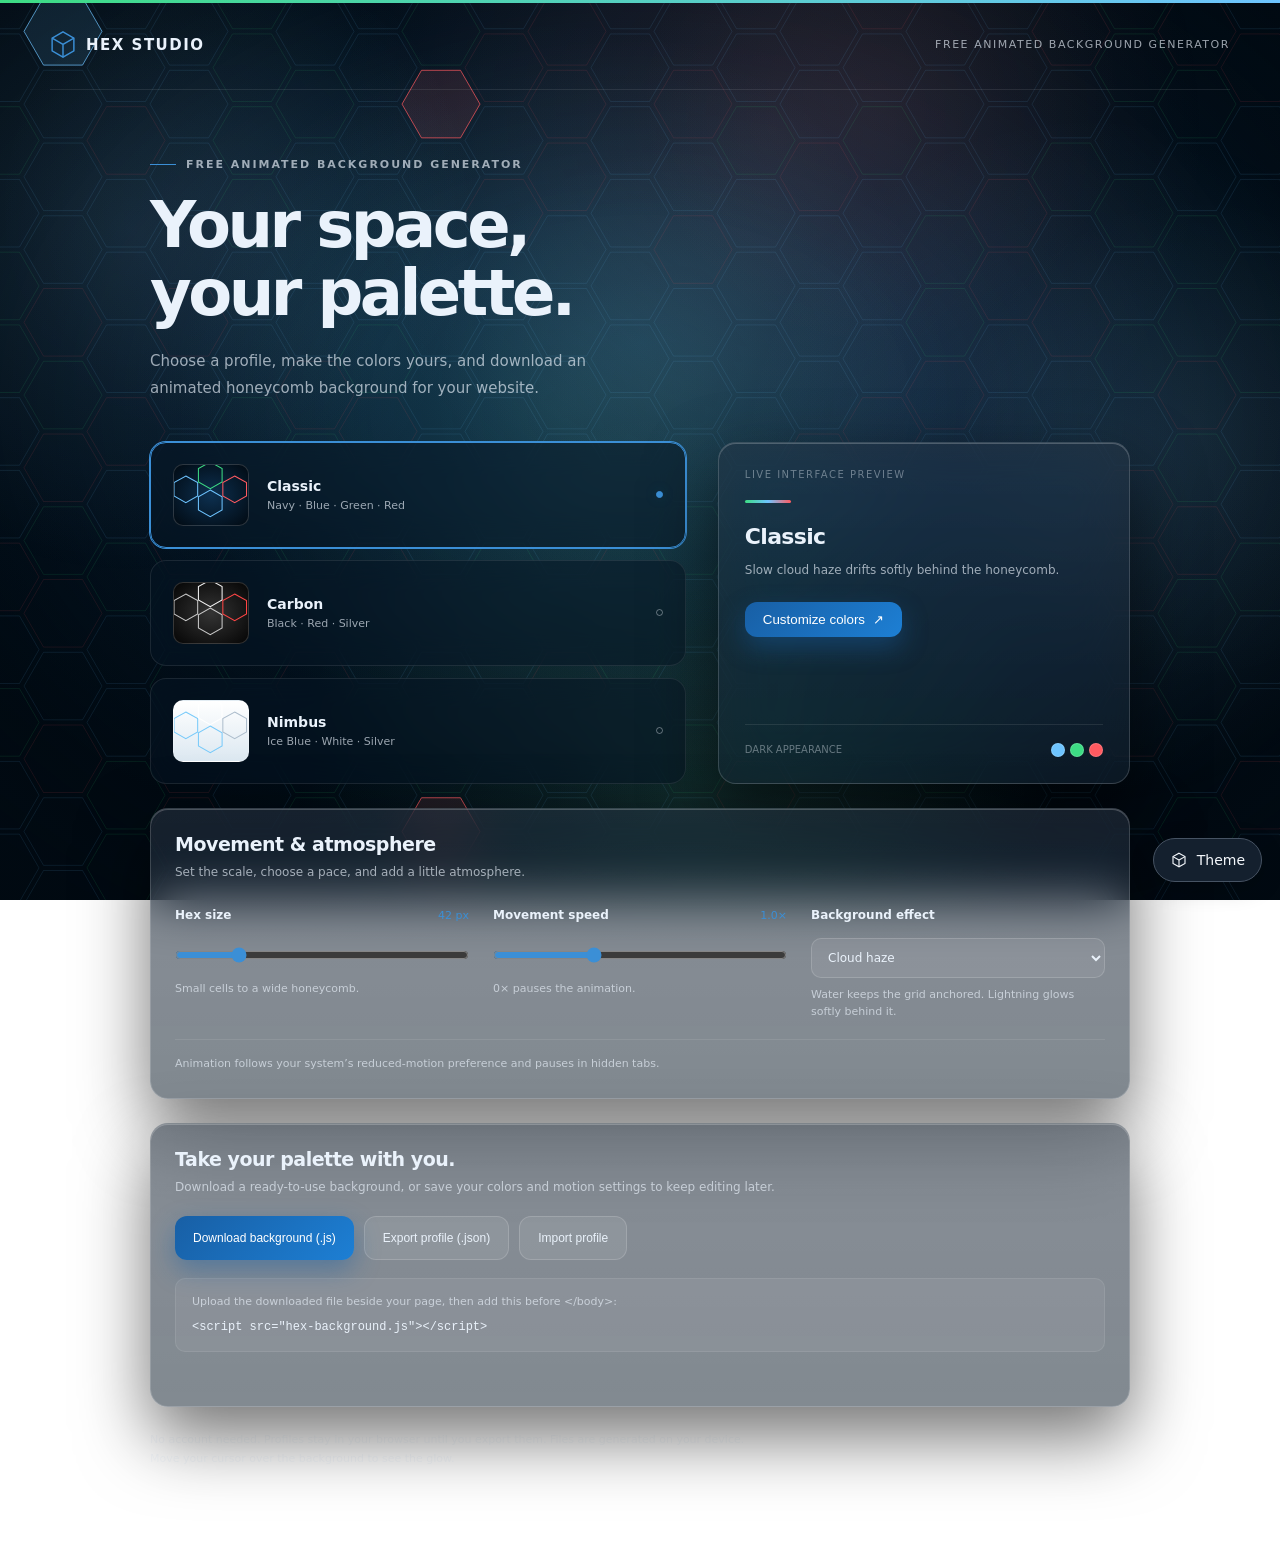
==== commit 784548a7: "Add hex scale, speed and atmospheric background effects" ====
--- a/hex-studio/preview.html
+++ b/hex-studio/preview.html
@@ -791,6 +791,19 @@
 .palette-line {display:flex;gap:5px}
 .palette-line i {width:14px;height:14px;border-radius:50%;border:1px solid var(--hs-brd)}
 .studio-note {margin:24px 0 0;font-size:11px;color:var(--hs-text-faint);line-height:1.7}
+.movement-panel {margin-top:24px;padding:24px!important}
+.movement-panel h2 {margin:0 0 7px;color:var(--hs-text);font-size:19px;letter-spacing:-.025em}
+.movement-panel > p {margin:0;color:var(--hs-text-dim);font-size:12px;line-height:1.8}
+.motion-controls {display:grid;grid-template-columns:repeat(3,minmax(0,1fr));gap:24px;margin-top:21px}
+.motion-field {min-width:0}
+.motion-label {display:flex;align-items:center;justify-content:space-between;gap:10px;min-height:21px;margin-bottom:12px}
+.motion-label label {font-size:12px;font-weight:600;color:var(--hs-text)}
+.motion-label output {font-size:11px;color:var(--hs-blue-lt);font-variant-numeric:tabular-nums}
+.motion-field input[type="range"] {display:block;width:100%;min-height:34px;margin:0;accent-color:var(--hs-blue-lt);cursor:pointer}
+.motion-field select {display:block;width:100%;min-height:40px;font:inherit;font-size:12px}
+.motion-field input:focus-visible,.motion-field select:focus-visible {outline:2px solid var(--hs-blue-lt);outline-offset:4px}
+.motion-field p {margin:8px 0 0;font-size:11px;line-height:1.6;color:var(--hs-text-dim)}
+.movement-panel .motion-preference {margin-top:18px;padding-top:14px;border-top:1px solid var(--hs-brd-soft);font-size:11px;color:var(--hs-text-dim)}
 .download-panel {margin-top:24px;padding:24px!important}
 .download-panel h2 {margin:0 0 7px;color:var(--hs-text);font-size:19px;letter-spacing:-.025em}
 .download-panel p {margin:0;color:var(--hs-text-dim);font-size:12px;line-height:1.8}
@@ -800,7 +813,8 @@
 .embed-usage code {display:block;margin-top:5px;color:var(--hs-text);font:12px/1.7 ui-monospace,SFMono-Regular,Consolas,monospace;white-space:nowrap}
 .download-panel .file-status {min-height:20px;margin-top:10px;font-size:11px;color:var(--hs-text-dim)}
 @media(max-width:720px) {.studio-grid {grid-template-columns:1fr;gap:20px}.studio {margin-top:38px}.sample {min-height:250px}.studio-header small {display:none}body.hs-body {padding:0 18px 90px}.studio-header {padding:22px 0}.profile-card {padding:15px}.intro {font-size:14px}}
-@media(max-width:420px) {.download-actions {flex-direction:column}.download-actions .hs-btn {width:100%}.download-panel {padding:19px!important}}
+@media(max-width:720px) {.motion-controls {grid-template-columns:1fr;gap:20px}.motion-label {margin-bottom:7px}}
+@media(max-width:420px) {.download-actions {flex-direction:column}.download-actions .hs-btn {width:100%}.download-panel,.movement-panel {padding:19px!important}}
 </style>
 </head>
 <body class="hs-body">
@@ -832,15 +846,42 @@
     <div class="sample-tag">Live interface preview</div>
     <div class="hs-rule" style="margin-bottom:20px"></div>
     <h2 id="active-name">Classic</h2>
-    <p>Softly drifting hexagons, ambient pulses, and a glow that follows your cursor.</p>
+    <p id="effect-description">Slow cloud haze drifts softly behind the honeycomb.</p>
     <button type="button" class="hs-btn hs-btn-primary" id="customize">Customize colors <span aria-hidden="true">↗</span></button>
    </div>
    <div class="sample-foot"><span id="appearance">DARK APPEARANCE</span><div class="palette-line" aria-hidden="true"><i></i><i></i><i></i></div></div>
   </section>
  </div>
+ <section class="hs-panel movement-panel" aria-labelledby="movement-title">
+  <h2 id="movement-title">Movement &amp; atmosphere</h2>
+  <p>Set the scale, choose a pace, and add a little atmosphere.</p>
+  <div class="motion-controls">
+   <div class="motion-field">
+    <div class="motion-label"><label for="hex-size">Hex size</label><output id="size-value" for="hex-size">42 px</output></div>
+    <input type="range" id="hex-size" min="12" max="160" step="1" value="42" aria-describedby="size-help">
+    <p id="size-help">Small cells to a wide honeycomb.</p>
+   </div>
+   <div class="motion-field">
+    <div class="motion-label"><label for="motion-speed">Movement speed</label><output id="speed-value" for="motion-speed">1.0×</output></div>
+    <input type="range" id="motion-speed" min="0" max="3" step="0.1" value="1" aria-describedby="speed-help">
+    <p id="speed-help">0× pauses the animation.</p>
+   </div>
+   <div class="motion-field">
+    <div class="motion-label"><label for="background-effect">Background effect</label></div>
+    <select id="background-effect" class="hs-select" aria-describedby="effect-help">
+     <option value="clouds" selected>Cloud haze</option>
+     <option value="lightning">Soft lightning</option>
+     <option value="water">Water ripples</option>
+     <option value="none">None</option>
+    </select>
+    <p id="effect-help">Water keeps the grid anchored. Lightning glows softly behind it.</p>
+   </div>
+  </div>
+  <p class="motion-preference" id="motion-preference">Animation follows your system’s reduced-motion preference and pauses in hidden tabs.</p>
+ </section>
  <section class="hs-panel download-panel" aria-labelledby="download-title">
   <h2 id="download-title">Take your palette with you.</h2>
-  <p>Download a ready-to-use background, or save a profile to keep editing later.</p>
+  <p>Download a ready-to-use background, or save your colors and motion settings to keep editing later.</p>
   <div class="download-actions">
    <button type="button" class="hs-btn hs-btn-primary" id="download-background">Download background (.js)</button>
    <button type="button" class="hs-btn" id="export-profile">Export profile (.json)</button>
@@ -858,6 +899,16 @@
 <script>
 (function () {
  var colors = {original:['#6ec4ff','#3ddc84','#ff5a60'],carbon:['#c9c9c9','#ff4545','#f5f5f5'],nimbus:['#78cafa','#f8fcff','#aebecd']};
+ var effectDescriptions = {
+  clouds: 'Slow cloud haze drifts softly behind the honeycomb.',
+  lightning: 'Soft, hazy lightning glows behind the hexagons.',
+  water: 'The honeycomb stays anchored while its contours ripple like water.',
+  none: 'Ambient pulses and cursor glow highlight the honeycomb.'
+ };
+ var sizeInput = document.getElementById('hex-size');
+ var speedInput = document.getElementById('motion-speed');
+ var effectInput = document.getElementById('background-effect');
+ var motionPreference = window.matchMedia ? window.matchMedia('(prefers-reduced-motion: reduce)') : null;
  function sync() {
   var profile = HexStudio.getProfile();
   document.querySelectorAll('[data-profile]').forEach(function(button) { button.setAttribute('aria-pressed', String(button.dataset.profile === profile.theme)); });
@@ -865,9 +916,33 @@
   document.getElementById('active-name').textContent = theme ? theme.label.split(' / ')[0] : 'Your custom profile';
   document.getElementById('appearance').textContent = profile.mode.toUpperCase() + ' APPEARANCE';
   document.querySelectorAll('.palette-line i').forEach(function (dot, i) { dot.style.background = (profile.colors || colors[profile.theme])[i]; });
+  var size = profile.size == null ? 42 : profile.size;
+  var speed = profile.speed == null ? 1 : profile.speed;
+  var effect = profile.effect || 'clouds';
+  sizeInput.value = size;
+  speedInput.value = speed;
+  effectInput.value = effect;
+  sizeInput.setAttribute('aria-valuetext', size + ' pixels');
+  speedInput.setAttribute('aria-valuetext', Number(speed).toFixed(1) + ' times normal speed');
+  document.getElementById('size-value').textContent = size + ' px';
+  document.getElementById('speed-value').textContent = Number(speed).toFixed(1) + '×';
+  document.getElementById('effect-description').textContent = effectDescriptions[effect] || effectDescriptions.clouds;
+  var motionNote = 'Animation follows your system’s reduced-motion preference and pauses in hidden tabs.';
+  if (motionPreference && motionPreference.matches) motionNote = 'Animation is paused by your system’s reduced-motion setting.';
+  else if (speed === 0 && profile.motion === 'still') motionNote = 'Animation is paused. Enable Animate background in Theme settings and increase movement speed to resume.';
+  else if (speed === 0) motionNote = 'Animation is paused at 0× speed. Increase movement speed to resume.';
+  else if (profile.motion === 'still') motionNote = 'Animation is paused in Theme settings. Enable Animate background there to resume.';
+  document.getElementById('motion-preference').textContent = motionNote;
  }
  document.querySelectorAll('[data-profile]').forEach(function (button) { button.addEventListener('click', function () { HexStudio.setTheme(button.dataset.profile); }); });
  document.getElementById('customize').addEventListener('click', function () { HexStudio.openPicker(); });
+ sizeInput.addEventListener('input', function () { HexStudio.setSize(Number(sizeInput.value)); });
+ speedInput.addEventListener('input', function () { HexStudio.setSpeed(Number(speedInput.value)); });
+ effectInput.addEventListener('change', function () { HexStudio.setEffect(effectInput.value); });
+ if (motionPreference) {
+  if (motionPreference.addEventListener) motionPreference.addEventListener('change', sync);
+  else if (motionPreference.addListener) motionPreference.addListener(sync);
+ }
  var fileStatus = document.getElementById('file-status');
  var fileInput = document.getElementById('profile-file');
  document.getElementById('export-profile').addEventListener('click', function () {
@@ -882,7 +957,7 @@
  fileInput.addEventListener('change', function () {
   var file = fileInput.files && fileInput.files[0];
   if (!file) return;
-  if (file.size > 65536) { fileStatus.textContent = 'Choose an Hex Studio profile JSON file smaller than 64 KB.'; return; }
+  if (file.size > 65536) { fileStatus.textContent = 'Choose a Hex Studio profile JSON file smaller than 64 KB.'; return; }
   var reader = new FileReader();
   reader.onload = function () {
    try { HexStudio.importProfile(reader.result); fileStatus.textContent = 'Profile imported. You can keep editing or download your background.'; }
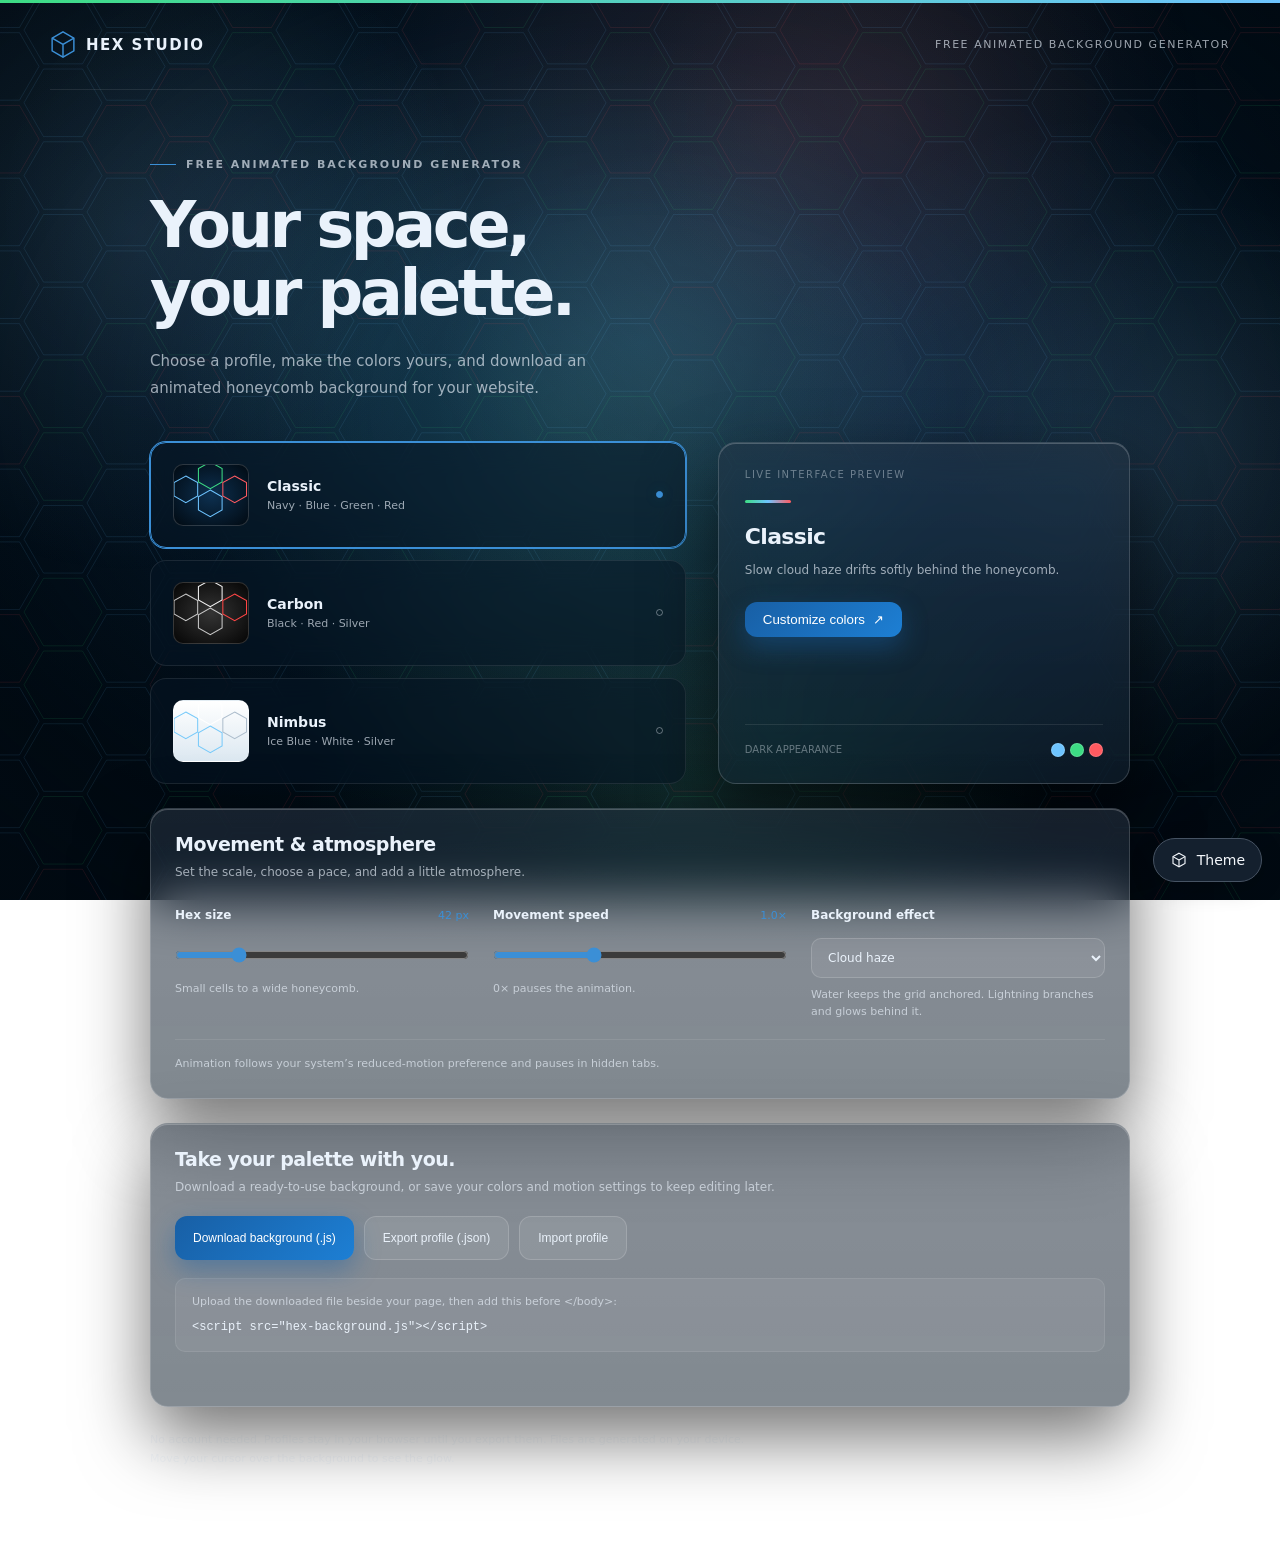
==== commit 8756fc2e: "Recreate branching lightning strikes with blue-white bloom" ====
--- a/hex-studio/preview.html
+++ b/hex-studio/preview.html
@@ -870,11 +870,11 @@
     <div class="motion-label"><label for="background-effect">Background effect</label></div>
     <select id="background-effect" class="hs-select" aria-describedby="effect-help">
      <option value="clouds" selected>Cloud haze</option>
-     <option value="lightning">Soft lightning</option>
+     <option value="lightning">Lightning bolts</option>
      <option value="water">Water ripples</option>
      <option value="none">None</option>
     </select>
-    <p id="effect-help">Water keeps the grid anchored. Lightning glows softly behind it.</p>
+    <p id="effect-help">Water keeps the grid anchored. Lightning branches and glows behind it.</p>
    </div>
   </div>
   <p class="motion-preference" id="motion-preference">Animation follows your system’s reduced-motion preference and pauses in hidden tabs.</p>
@@ -901,7 +901,7 @@
  var colors = {original:['#6ec4ff','#3ddc84','#ff5a60'],carbon:['#c9c9c9','#ff4545','#f5f5f5'],nimbus:['#78cafa','#f8fcff','#aebecd']};
  var effectDescriptions = {
   clouds: 'Slow cloud haze drifts softly behind the honeycomb.',
-  lightning: 'Soft, hazy lightning glows behind the hexagons.',
+  lightning: 'Branching lightning bolts strike and fade with a soft blue-white glow.',
   water: 'The honeycomb stays anchored while its contours ripple like water.',
   none: 'Ambient pulses and cursor glow highlight the honeycomb.'
  };
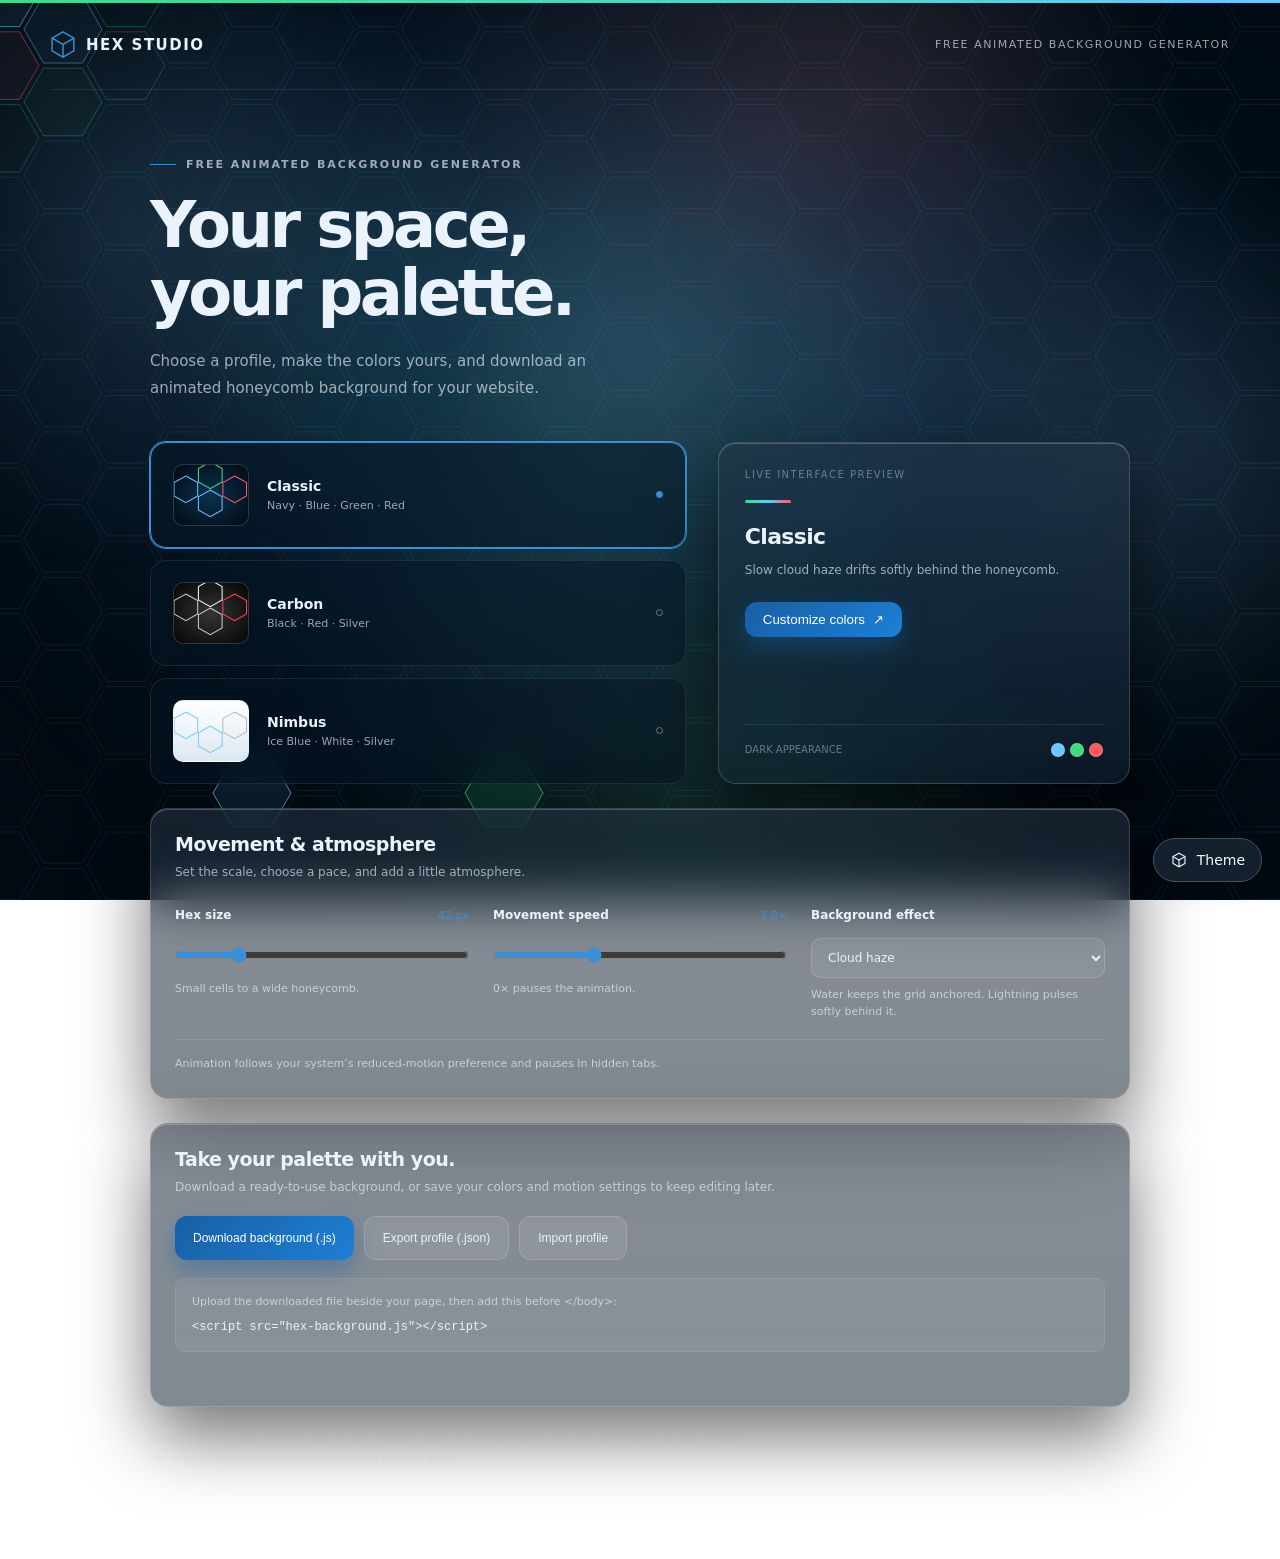
==== commit 57dcf8f5: "Soften lightning into a slow breathing pulse" ====
--- a/hex-studio/preview.html
+++ b/hex-studio/preview.html
@@ -870,11 +870,11 @@
     <div class="motion-label"><label for="background-effect">Background effect</label></div>
     <select id="background-effect" class="hs-select" aria-describedby="effect-help">
      <option value="clouds" selected>Cloud haze</option>
-     <option value="lightning">Lightning bolts</option>
+     <option value="lightning">Lightning pulse</option>
      <option value="water">Water ripples</option>
      <option value="none">None</option>
     </select>
-    <p id="effect-help">Water keeps the grid anchored. Lightning branches and glows behind it.</p>
+    <p id="effect-help">Water keeps the grid anchored. Lightning pulses softly behind it.</p>
    </div>
   </div>
   <p class="motion-preference" id="motion-preference">Animation follows your system’s reduced-motion preference and pauses in hidden tabs.</p>
@@ -901,7 +901,7 @@
  var colors = {original:['#6ec4ff','#3ddc84','#ff5a60'],carbon:['#c9c9c9','#ff4545','#f5f5f5'],nimbus:['#78cafa','#f8fcff','#aebecd']};
  var effectDescriptions = {
   clouds: 'Slow cloud haze drifts softly behind the honeycomb.',
-  lightning: 'Branching lightning bolts strike and fade with a soft blue-white glow.',
+  lightning: 'Fuzzy blue-white lightning slowly brightens and fades in gentle pulses.',
   water: 'The honeycomb stays anchored while its contours ripple like water.',
   none: 'Ambient pulses and cursor glow highlight the honeycomb.'
  };
